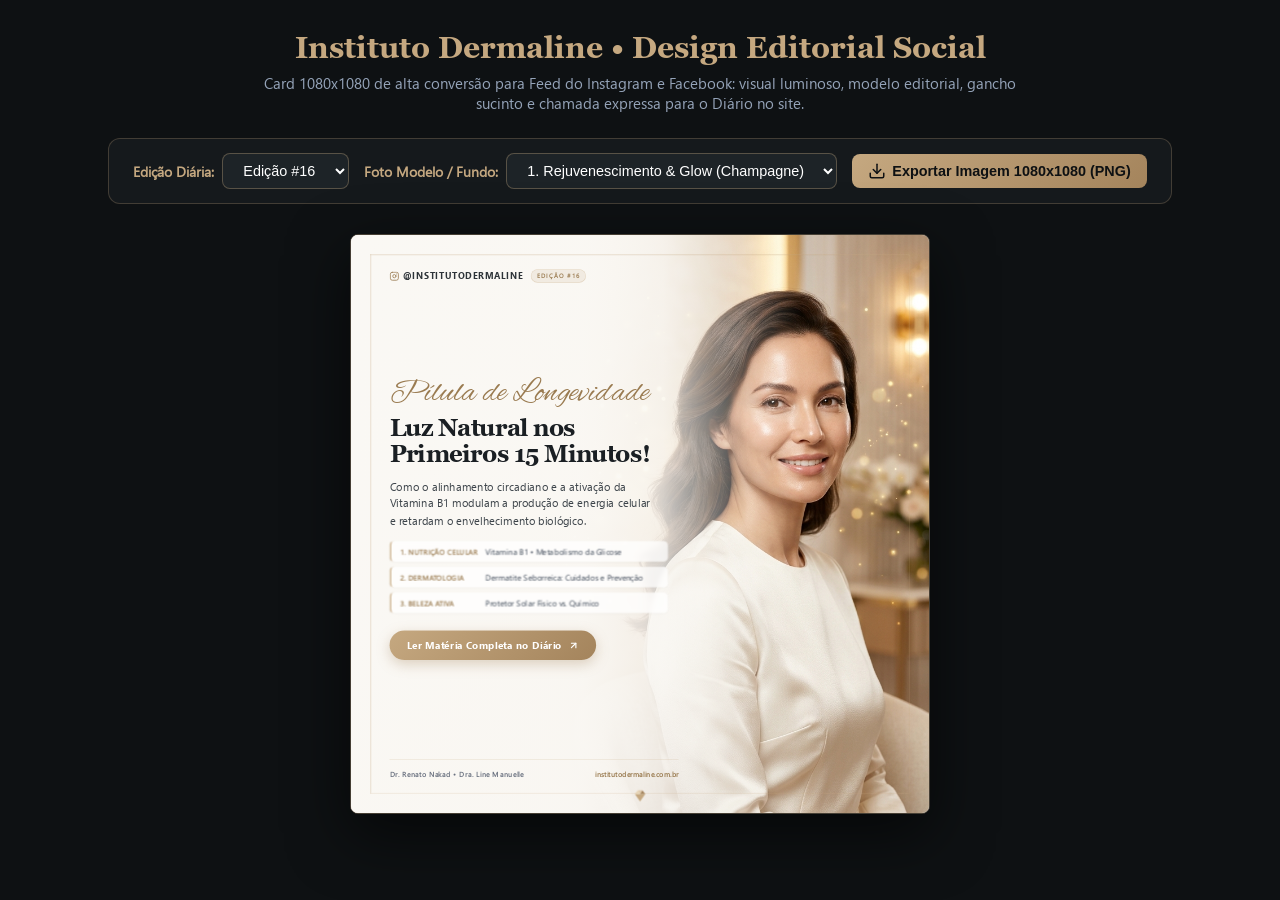
==== painel_preview_card.html @ 76e5487c "feat: reformular estetica dos posts do feed com design editorial de luxo, modelos esteticas e chamad" ====
<!DOCTYPE html>
<html lang="pt-BR">
<head>
  <meta charset="UTF-8">
  <meta name="viewport" content="width=device-width, initial-scale=1.0">
  <title>Preview & Gerador do Card Diário Instagram/Facebook | Instituto Dermaline</title>
  
  <style>
    @font-face {
      font-family: 'AlexBrush';
      src: url('assets/fonts/AlexBrush-Regular.ttf') format('truetype');
    }
    @font-face {
      font-family: 'SerifLuxury';
      src: url('assets/fonts/Georgia-Bold.ttf') format('truetype');
    }
    @font-face {
      font-family: 'SansLuxury';
      src: url('assets/fonts/SegoeUI.ttf') format('truetype');
    }
    @font-face {
      font-family: 'SansLuxuryBold';
      src: url('assets/fonts/SegoeUI-Bold.ttf') format('truetype');
    }

    :root {
      --color-gold-primary: #C5A880;
      --color-gold-dark: #9A7B50;
      --color-charcoal-dark: #1A1F23;
      --color-charcoal-text: #2D3338;
      --color-charcoal-muted: #6B7280;
      --color-ivory-bg: #FAF8F5;
    }

    * {
      box-sizing: border-box;
      margin: 0;
      padding: 0;
    }

    body {
      font-family: 'SansLuxury', -apple-system, BlinkMacSystemFont, 'Segoe UI', Roboto, sans-serif;
      background: #0E1113;
      color: #E2E8F0;
      min-height: 100vh;
      display: flex;
      flex-direction: column;
      align-items: center;
      padding: 30px 20px;
    }

    .preview-header {
      text-align: center;
      max-width: 800px;
      margin-bottom: 25px;
    }

    .preview-header h1 {
      font-family: 'SerifLuxury', Georgia, serif;
      font-size: 1.85rem;
      color: var(--color-gold-primary);
      margin-bottom: 8px;
    }

    .preview-header p {
      font-size: 0.95rem;
      color: #94A3B8;
    }

    .controls-bar {
      display: flex;
      flex-wrap: wrap;
      gap: 15px;
      align-items: center;
      justify-content: center;
      background: #15191C;
      padding: 14px 24px;
      border-radius: 12px;
      border: 1px solid rgba(197, 168, 128, 0.25);
      margin-bottom: 30px;
    }

    .control-group {
      display: flex;
      align-items: center;
      gap: 8px;
    }

    label {
      font-size: 0.85rem;
      color: var(--color-gold-primary);
      font-weight: 600;
    }

    select, button {
      background: #1D2327;
      color: #FFFFFF;
      border: 1px solid rgba(197, 168, 128, 0.35);
      padding: 8px 16px;
      border-radius: 8px;
      font-size: 0.9rem;
      cursor: pointer;
    }

    button.btn-download {
      background: linear-gradient(135deg, #C5A880, #A4845C);
      color: #0E1113;
      font-weight: 700;
      border: none;
      display: inline-flex;
      align-items: center;
      gap: 6px;
      transition: transform 0.2s, box-shadow 0.2s;
    }

    button.btn-download:hover {
      transform: translateY(-2px);
      box-shadow: 0 4px 16px rgba(197, 168, 128, 0.35);
    }

    /* O CONTAINER 1080x1080 ESCALONADO PARA A TELA */
    .canvas-wrapper {
      position: relative;
      width: 580px;
      height: 580px;
      box-shadow: 0 20px 60px rgba(0, 0, 0, 0.6);
      border-radius: 8px;
      overflow: hidden;
      border: 1px solid rgba(197, 168, 128, 0.3);
    }

    @media (max-width: 640px) {
      .canvas-wrapper {
        width: 360px;
        height: 360px;
      }
    }

    /* Elemento Real em Resolução 1080x1080 que será renderizado */
    #cardContainer {
      position: absolute;
      top: 0;
      left: 0;
      width: 1080px;
      height: 1080px;
      transform-origin: top left;
      background-color: var(--color-ivory-bg);
      background-size: cover;
      background-position: center right;
      overflow: hidden;
    }

    /* Overlay com gradiente suave do marfim/champagne para a modelo */
    .card-gradient-overlay {
      position: absolute;
      top: 0;
      left: 0;
      width: 100%;
      height: 100%;
      background: linear-gradient(
        90deg,
        rgba(250, 248, 244, 0.98) 0%,
        rgba(250, 248, 244, 0.96) 40%,
        rgba(250, 248, 244, 0.82) 54%,
        rgba(250, 248, 244, 0.35) 66%,
        rgba(250, 248, 244, 0.0) 78%
      );
      z-index: 1;
    }

    /* Moldura fina sofisticada típica das marcas de luxo */
    .card-border-frame {
      position: absolute;
      top: 36px;
      left: 36px;
      right: 36px;
      bottom: 36px;
      border: 1px solid rgba(197, 168, 128, 0.45);
      pointer-events: none;
      z-index: 3;
    }

    /* Conteúdo Textual Estruturado */
    .card-content-area {
      position: relative;
      z-index: 2;
      width: 660px;
      height: 100%;
      padding: 64px 40px 64px 72px;
      display: flex;
      flex-direction: column;
      justify-content: space-between;
    }

    /* Cabeçalho do Card */
    .card-header-top {
      display: flex;
      align-items: center;
      gap: 14px;
    }

    .ig-handle-pill {
      display: inline-flex;
      align-items: center;
      gap: 7px;
      font-family: 'SansLuxuryBold', sans-serif;
      font-size: 16px;
      letter-spacing: 0.12em;
      text-transform: uppercase;
      color: var(--color-charcoal-text);
    }

    .ig-handle-pill svg {
      width: 18px;
      height: 18px;
      stroke: var(--color-gold-dark);
    }

    .edition-badge {
      font-size: 12px;
      font-weight: 700;
      letter-spacing: 0.15em;
      text-transform: uppercase;
      color: var(--color-gold-dark);
      background: rgba(197, 168, 128, 0.16);
      padding: 4px 10px;
      border-radius: 20px;
      border: 1px solid rgba(197, 168, 128, 0.35);
    }

    /* Bloco Central: O Gancho e a Chamada */
    .card-hero-block {
      margin-top: 10px;
      margin-bottom: 20px;
    }

    .script-eyebrow {
      font-family: 'AlexBrush', cursive;
      font-size: 62px;
      color: var(--color-gold-dark);
      line-height: 1;
      margin-bottom: 8px;
      text-shadow: 0 1px 2px rgba(255,255,255,0.8);
    }

    .headline-main {
      font-family: 'SerifLuxury', Georgia, serif;
      font-size: 44px;
      font-weight: 700;
      color: var(--color-charcoal-dark);
      line-height: 1.15;
      margin-bottom: 18px;
      max-width: 540px;
      letter-spacing: -0.02em;
    }

    .teaser-subtext {
      font-family: 'SansLuxury', sans-serif;
      font-size: 21px;
      line-height: 1.5;
      color: #3D444A;
      max-width: 500px;
      margin-bottom: 24px;
    }

    /* As 3 Pílulas do Dia em Formato Minimalista */
    .pillars-micro-grid {
      display: flex;
      flex-direction: column;
      gap: 10px;
      margin-bottom: 28px;
      max-width: 520px;
    }

    .pillar-micro-item {
      display: flex;
      align-items: center;
      gap: 10px;
      font-size: 16px;
      color: #374151;
      background: rgba(255, 255, 255, 0.72);
      backdrop-filter: blur(4px);
      padding: 9px 16px;
      border-radius: 8px;
      border-left: 3px solid var(--color-gold-primary);
      box-shadow: 0 2px 8px rgba(0,0,0,0.03);
    }

    .pillar-micro-item strong {
      color: var(--color-gold-dark);
      font-size: 13px;
      letter-spacing: 0.05em;
      text-transform: uppercase;
      min-width: 150px;
    }

    .pillar-micro-item span {
      white-space: nowrap;
      overflow: hidden;
      text-overflow: ellipsis;
      font-size: 15px;
      font-weight: 500;
    }

    /* Chamada de Ação (CTA Button Nobre) */
    .cta-capsule-button {
      display: inline-flex;
      align-items: center;
      gap: 12px;
      background: linear-gradient(135deg, #C5A880 0%, #A4845C 100%);
      color: #FFFFFF;
      padding: 15px 32px;
      border-radius: 50px;
      box-shadow: 0 8px 24px rgba(164, 132, 92, 0.35);
      font-family: 'SansLuxuryBold', sans-serif;
      font-size: 19px;
      letter-spacing: 0.02em;
      width: fit-content;
      margin-top: 5px;
    }

    .cta-capsule-button svg {
      width: 20px;
      height: 20px;
      stroke: #FFFFFF;
    }

    /* Rodapé do Card */
    .card-footer-bottom {
      display: flex;
      align-items: center;
      justify-content: space-between;
      width: 540px;
      padding-top: 16px;
      border-top: 1px solid rgba(197, 168, 128, 0.35);
    }

    .doctors-names {
      font-size: 14px;
      font-weight: 600;
      color: var(--color-charcoal-muted);
      letter-spacing: 0.03em;
    }

    .site-url-tag {
      font-size: 14px;
      font-weight: 700;
      color: var(--color-gold-dark);
    }

    /* Diamante Dourado Central no Rodapé da Imagem */
    .floating-diamond-bottom {
      position: absolute;
      bottom: 20px;
      left: 50%;
      transform: translateX(-50%);
      z-index: 4;
      display: flex;
      flex-direction: column;
      align-items: center;
    }

    .floating-diamond-bottom img {
      height: 24px;
      filter: drop-shadow(0 2px 4px rgba(0,0,0,0.15));
    }
  </style>
</head>
<body>

  <div class="preview-header">
    <h1>Instituto Dermaline • Design Editorial Social</h1>
    <p>Card 1080x1080 de alta conversão para Feed do Instagram e Facebook: visual luminoso, modelo editorial, gancho sucinto e chamada expressa para o Diário no site.</p>
  </div>

  <div class="controls-bar">
    <div class="control-group">
      <label for="editionSelect">Edição Diária:</label>
      <select id="editionSelect">
        <!-- Populado dinamicamente de 1 a 32 -->
      </select>
    </div>

    <div class="control-group">
      <label for="bgSelect">Foto Modelo / Fundo:</label>
      <select id="bgSelect">
        <option value="assets/images/templates/bg_editorial_1.jpg">1. Rejuvenescimento & Glow (Champagne)</option>
        <option value="assets/images/templates/bg_editorial_2.jpg">2. Estética & Skincare (Close Toque)</option>
        <option value="assets/images/templates/bg_editorial_3.jpg">3. Vitalidade & Nutrição (Serena)</option>
      </select>
    </div>

    <button type="button" class="btn-download" id="btnDownload">
      <svg width="18" height="18" viewBox="0 0 24 24" fill="none" stroke="currentColor" stroke-width="2" stroke-linecap="round" stroke-linejoin="round">
        <path d="M21 15v4a2 2 0 0 1-2 2H5a2 2 0 0 1-2-2v-4"></path>
        <polyline points="7 10 12 15 17 10"></polyline>
        <line x1="12" y1="15" x2="12" y2="3"></line>
      </svg>
      <span>Exportar Imagem 1080x1080 (PNG)</span>
    </button>
  </div>

  <!-- Contêiner Escalado para Visualização -->
  <div class="canvas-wrapper" id="canvasWrapper">
    <div id="cardContainer">
      <div class="card-gradient-overlay"></div>
      <div class="card-border-frame"></div>

      <div class="card-content-area">
        <!-- Topo -->
        <div class="card-header-top">
          <div class="ig-handle-pill">
            <svg viewBox="0 0 24 24" fill="none" stroke="currentColor" stroke-width="2" stroke-linecap="round" stroke-linejoin="round">
              <rect x="2" y="2" width="20" height="20" rx="5" ry="5"></rect>
              <path d="M16 11.37A4 4 0 1 1 12.63 8 4 4 0 0 1 16 11.37z"></path>
              <line x1="17.5" y1="6.5" x2="17.51" y2="6.5"></line>
            </svg>
            <span>@institutodermaline</span>
          </div>
          <span class="edition-badge" id="cardEditionBadge">Edição #16</span>
        </div>

        <!-- Bloco de Impacto (Hook) -->
        <div class="card-hero-block">
          <div class="script-eyebrow" id="cardScriptEyebrow">Pílula de Longevidade</div>
          <h2 class="headline-main" id="cardHeadline">Luz Natural nos Primeiros 15 Minutos!</h2>
          <p class="teaser-subtext" id="cardTeaser">
            Como o alinhamento circadiano e a ativação da Vitamina B1 modulam a produção de energia celular e retardam o envelhecimento biológico.
          </p>

          <!-- 3 Pílulas Rápidas do Dia -->
          <div class="pillars-micro-grid">
            <div class="pillar-micro-item">
              <strong>1. Nutrição Celular</strong>
              <span id="pillNutriente">Vitamina B1 • Metabolismo da Glicose</span>
            </div>
            <div class="pillar-micro-item">
              <strong>2. Dermatologia</strong>
              <span id="pillDerma">Dermatite Seborreica: Cuidados e Prevenção</span>
            </div>
            <div class="pillar-micro-item">
              <strong>3. Beleza Ativa</strong>
              <span id="pillBeleza">Protetor Solar Físico vs. Químico</span>
            </div>
          </div>

          <!-- Botão CTA -->
          <div class="cta-capsule-button">
            <span>Ler Matéria Completa no Diário</span>
            <svg viewBox="0 0 24 24" fill="none" stroke="currentColor" stroke-width="2.5" stroke-linecap="round" stroke-linejoin="round">
              <line x1="7" y1="17" x2="17" y2="7"></line>
              <polyline points="7 7 17 7 17 17"></polyline>
            </svg>
          </div>
        </div>

        <!-- Rodapé do Card -->
        <div class="card-footer-bottom">
          <span class="doctors-names">Dr. Renato Nakad • Dra. Line Manuelle</span>
          <span class="site-url-tag">institutodermaline.com.br</span>
        </div>
      </div>

      <!-- Diamante Flutuante Central no Rodapé -->
      <div class="floating-diamond-bottom">
        <svg width="28" height="24" viewBox="0 0 100 85" fill="none" xmlns="http://www.w3.org/2000/svg">
          <polygon points="50,80 15,30 85,30" fill="#C5A880"/>
          <polygon points="15,30 35,5 50,30" fill="#E8D5B5"/>
          <polygon points="85,30 65,5 50,30" fill="#A4845C"/>
          <polygon points="35,5 65,5 50,30" fill="#DFCAAB"/>
        </svg>
      </div>
    </div>
  </div>

  <canvas id="exportCanvas" width="1080" height="1080" style="display: none;"></canvas>

  <script src="conteudo_diario_data.js"></script>
  <script>
    const editionSelect = document.getElementById('editionSelect');
    const bgSelect = document.getElementById('bgSelect');
    const cardContainer = document.getElementById('cardContainer');
    const canvasWrapper = document.getElementById('canvasWrapper');

    // Ajusta o scale do 1080x1080 para caber perfeitamente no wrapper visível
    function adjustScale() {
      const wrapperWidth = canvasWrapper.clientWidth;
      const scale = wrapperWidth / 1080;
      cardContainer.style.transform = `scale(${scale})`;
    }
    window.addEventListener('resize', adjustScale);

    // Carrega opções de 1 a 32
    for (let i = 1; i <= 32; i++) {
      const opt = document.createElement('option');
      opt.value = i;
      opt.textContent = `Edição #${String(i).padStart(2, '0')}`;
      if (i === 16) opt.selected = true;
      editionSelect.appendChild(opt);
    }

    function updateCard() {
      const dia = parseInt(editionSelect.value, 10);
      const bgImg = bgSelect.value;
      cardContainer.style.backgroundImage = `url('${bgImg}')`;

      const dica = (window.DERMALINE_CONTEUDO_DATA && window.DERMALINE_CONTEUDO_DATA.dicas_diarias) 
        ? window.DERMALINE_CONTEUDO_DATA.dicas_diarias.find(d => d.dia === dia) 
        : null;

      if (!dica) return;

      document.getElementById('cardEditionBadge').textContent = `Edição #${String(dia).padStart(2, '0')}`;
      
      // Categorias & Títulos atraentes
      const scriptTitles = [
        "Pílula de Longevidade",
        "Segredos da Longevidade",
        "Dermatologia & Saúde",
        "Beleza & Vitalidade Celular",
        "Medicina Integrativa"
      ];
      document.getElementById('cardScriptEyebrow').textContent = scriptTitles[(dia - 1) % scriptTitles.length];

      // Gancho Principal
      const n = dica.nutriente;
      const d = dica.dermatologia;
      const b = dica.beleza;

      document.getElementById('cardHeadline').textContent = n.habito_titulo || "Luz Natural nos Primeiros 15 Minutos!";
      
      // Teaser sucinto
      let teaser = n.habito_descricao;
      if (teaser.length > 130) {
        teaser = teaser.substring(0, 127) + "...";
      }
      document.getElementById('cardTeaser').textContent = teaser;

      // 3 Pílulas
      document.getElementById('pillNutriente').textContent = `${n.nutriente_nome} • ${n.nutriente_tipo}`;
      document.getElementById('pillDerma').textContent = d.titulo;
      document.getElementById('pillBeleza').textContent = b.titulo;
    }

    editionSelect.addEventListener('change', () => {
      // Rotaciona o background automaticamente de acordo com o dia
      const dia = parseInt(editionSelect.value, 10);
      const bgIndex = ((dia - 1) % 3) + 1;
      bgSelect.value = `assets/images/templates/bg_editorial_${bgIndex}.jpg`;
      updateCard();
    });

    bgSelect.addEventListener('change', updateCard);

    // Exportar via Canvas / html2canvas simulado ou renderização nativa
    document.getElementById('btnDownload').addEventListener('click', () => {
      alert("A imagem 1080x1080 é gerada automaticamente pelo script oficial em scripts/publicar_redes.py para envio diário no Instagram e Facebook!");
    });

    // Inicia
    adjustScale();
    updateCard();
  </script>
</body>
</html>
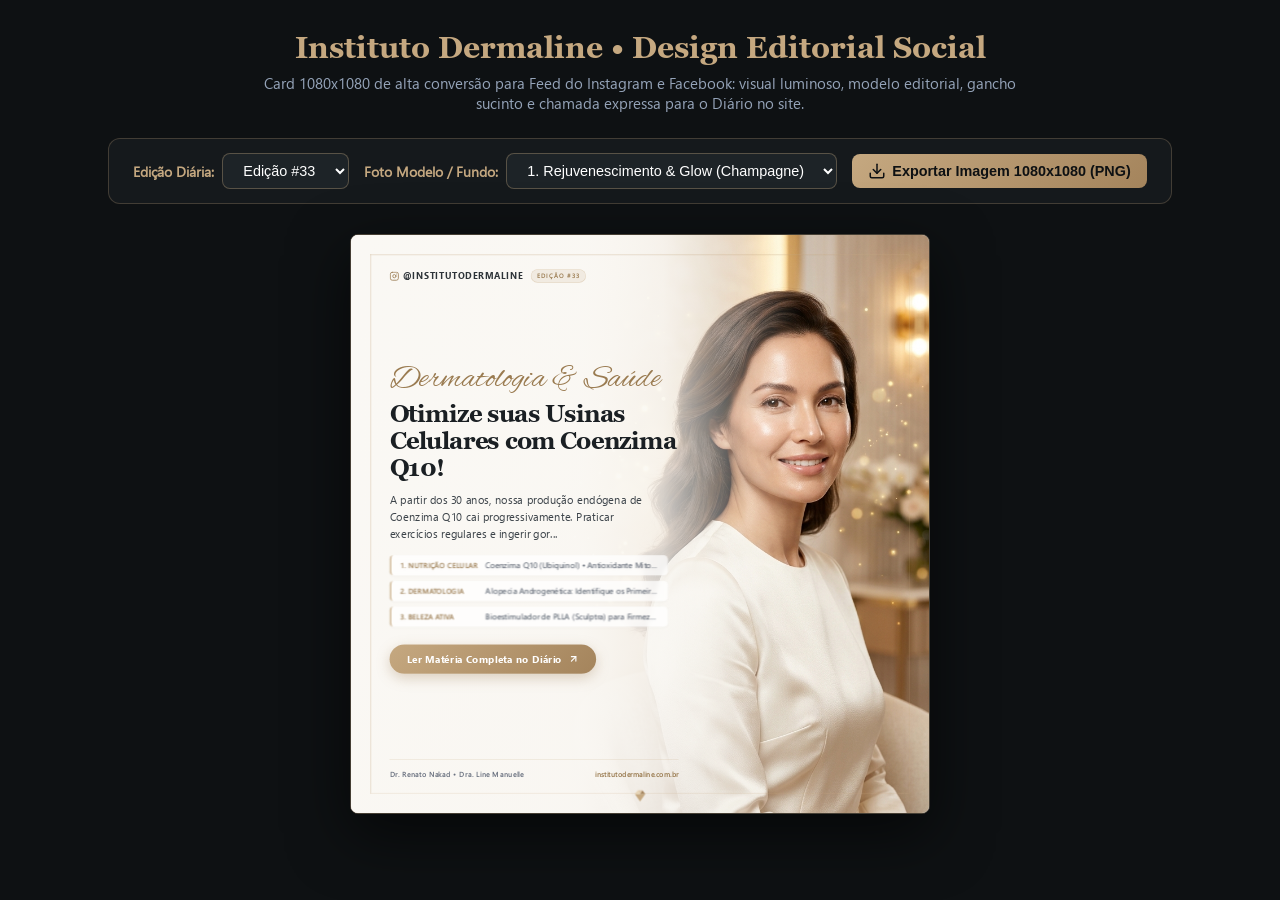
==== commit b3c7561f: "feat: adicionar 32 novas pilulas de saude diaria (total 64) e ordenar fila para redes sociais" ====
--- a/painel_preview_card.html
+++ b/painel_preview_card.html
@@ -490,12 +490,16 @@
     }
     window.addEventListener('resize', adjustScale);
 
-    // Carrega opções de 1 a 32
-    for (let i = 1; i <= 32; i++) {
+    // Carrega opções dinamicamente do banco de dados (todas as edições disponíveis)
+    const totalDicas = (window.DERMALINE_CONTEUDO_DATA && window.DERMALINE_CONTEUDO_DATA.dicas_diarias) 
+      ? window.DERMALINE_CONTEUDO_DATA.dicas_diarias.length 
+      : 64;
+
+    for (let i = 1; i <= totalDicas; i++) {
       const opt = document.createElement('option');
       opt.value = i;
       opt.textContent = `Edição #${String(i).padStart(2, '0')}`;
-      if (i === 16) opt.selected = true;
+      if (i === 33) opt.selected = true;
       editionSelect.appendChild(opt);
     }
 
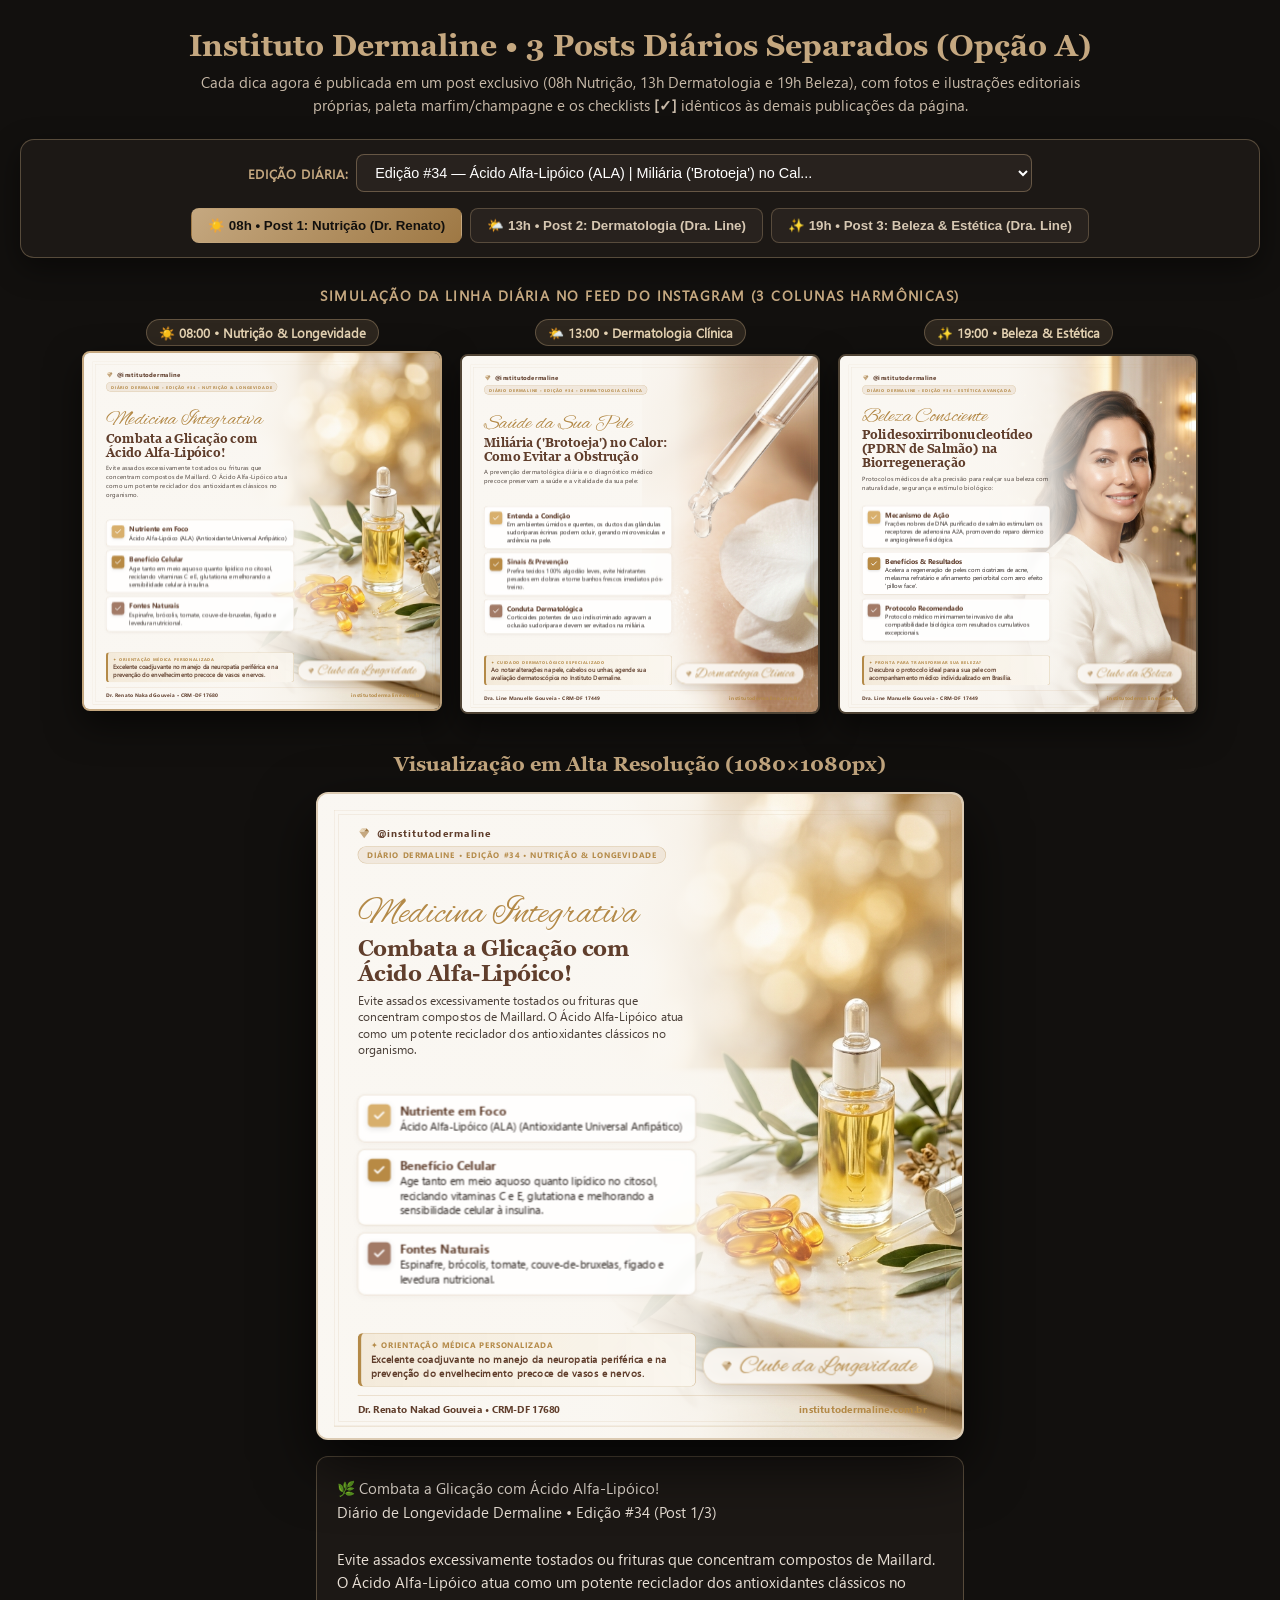
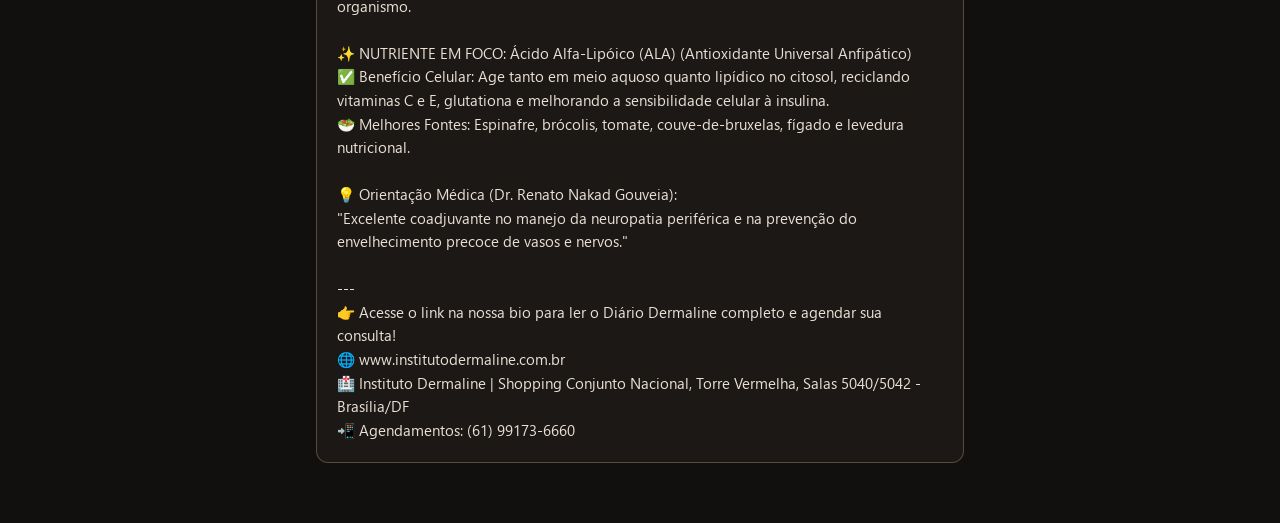
==== commit 6c29e85d: "Feat: 3 posts diarios separados (Opcao A) com fotos editoriais e checklists visuais" ====
--- a/painel_preview_card.html
+++ b/painel_preview_card.html
@@ -3,7 +3,7 @@
 <head>
   <meta charset="UTF-8">
   <meta name="viewport" content="width=device-width, initial-scale=1.0">
-  <title>Preview & Gerador do Card Diário Instagram/Facebook | Instituto Dermaline</title>
+  <title>Preview & Gerador • 3 Posts Diários Instagram/Facebook | Instituto Dermaline</title>
   
   <style>
     @font-face {
@@ -24,12 +24,15 @@
     }
 
     :root {
+      --color-ivory-bg: #FAF7F2;
+      --color-bronze-title: #603E2C;
+      --color-gold-script: #B48A48;
       --color-gold-primary: #C5A880;
-      --color-gold-dark: #9A7B50;
-      --color-charcoal-dark: #1A1F23;
-      --color-charcoal-text: #2D3338;
-      --color-charcoal-muted: #6B7280;
-      --color-ivory-bg: #FAF8F5;
+      --color-text-dark: #2C2420;
+      --color-text-body: #4A3F38;
+      --color-chk-1: #D8AF6C;
+      --color-chk-2: #B88A44;
+      --color-chk-3: #A27A66;
     }
 
     * {
@@ -40,44 +43,86 @@
 
     body {
       font-family: 'SansLuxury', -apple-system, BlinkMacSystemFont, 'Segoe UI', Roboto, sans-serif;
-      background: #0E1113;
-      color: #E2E8F0;
+      background: #12100E;
+      color: #F5EFE6;
       min-height: 100vh;
       display: flex;
       flex-direction: column;
       align-items: center;
-      padding: 30px 20px;
-    }
-
+      padding: 28px 20px 60px;
+    }
+
+    /* Modo de Renderização 1080x1080 Puro para Captura de Imagem */
+    body.render-mode {
+      padding: 0;
+      margin: 0;
+      width: 1080px;
+      height: 1080px;
+      overflow: hidden;
+      background: var(--color-ivory-bg);
+      display: block;
+    }
+
+    body.render-mode .preview-header,
+    body.render-mode .controls-bar,
+    body.render-mode .triptych-section,
+    body.render-mode .zoom-header,
+    body.render-mode .caption-preview {
+      display: none !important;
+    }
+
+    body.render-mode .zoom-section {
+      max-width: none;
+      width: 1080px;
+      height: 1080px;
+      margin: 0;
+      gap: 0;
+    }
+
+    body.render-mode .zoom-wrapper {
+      width: 1080px !important;
+      height: 1080px !important;
+      border: none !important;
+      border-radius: 0 !important;
+      box-shadow: none !important;
+    }
+
+    body.render-mode #mainCard1080 {
+      transform: none !important;
+    }
+
+    /* Cabeçalho da Interface */
     .preview-header {
       text-align: center;
-      max-width: 800px;
-      margin-bottom: 25px;
+      max-width: 920px;
+      margin-bottom: 22px;
     }
 
     .preview-header h1 {
       font-family: 'SerifLuxury', Georgia, serif;
-      font-size: 1.85rem;
+      font-size: 1.9rem;
       color: var(--color-gold-primary);
       margin-bottom: 8px;
     }
 
     .preview-header p {
-      font-size: 0.95rem;
-      color: #94A3B8;
+      font-size: 0.96rem;
+      color: #C7B9A8;
+      line-height: 1.5;
     }
 
     .controls-bar {
       display: flex;
       flex-wrap: wrap;
-      gap: 15px;
+      gap: 16px;
       align-items: center;
       justify-content: center;
-      background: #15191C;
+      background: #1C1815;
       padding: 14px 24px;
-      border-radius: 12px;
-      border: 1px solid rgba(197, 168, 128, 0.25);
-      margin-bottom: 30px;
+      border-radius: 14px;
+      border: 1px solid rgba(197, 168, 128, 0.35);
+      margin-bottom: 28px;
+      box-shadow: 0 10px 30px rgba(0,0,0,0.45);
     }
 
     .control-group {
@@ -87,483 +132,724 @@
     }
 
     label {
-      font-size: 0.85rem;
+      font-size: 0.84rem;
       color: var(--color-gold-primary);
-      font-weight: 600;
-    }
-
-    select, button {
-      background: #1D2327;
+      font-weight: 700;
+      text-transform: uppercase;
+      letter-spacing: 0.05em;
+    }
+
+    select {
+      background: #28221E;
       color: #FFFFFF;
-      border: 1px solid rgba(197, 168, 128, 0.35);
-      padding: 8px 16px;
+      border: 1px solid rgba(197, 168, 128, 0.4);
+      padding: 9px 14px;
       border-radius: 8px;
       font-size: 0.9rem;
       cursor: pointer;
     }
 
-    button.btn-download {
-      background: linear-gradient(135deg, #C5A880, #A4845C);
-      color: #0E1113;
+    .pilar-tabs {
+      display: flex;
+      gap: 8px;
+      flex-wrap: wrap;
+    }
+
+    .pilar-tab {
+      background: #28221E;
+      color: #D6C7B2;
+      border: 1px solid rgba(197, 168, 128, 0.3);
+      padding: 9px 16px;
+      border-radius: 8px;
+      font-weight: 600;
+      cursor: pointer;
+      transition: all 0.2s;
+    }
+
+    .pilar-tab.active {
+      background: linear-gradient(135deg, #C5A880, #9E7844);
+      color: #12100E;
+      border-color: transparent;
       font-weight: 700;
-      border: none;
-      display: inline-flex;
-      align-items: center;
-      gap: 6px;
-      transition: transform 0.2s, box-shadow 0.2s;
-    }
-
-    button.btn-download:hover {
-      transform: translateY(-2px);
-      box-shadow: 0 4px 16px rgba(197, 168, 128, 0.35);
-    }
-
-    /* O CONTAINER 1080x1080 ESCALONADO PARA A TELA */
-    .canvas-wrapper {
-      position: relative;
-      width: 580px;
-      height: 580px;
-      box-shadow: 0 20px 60px rgba(0, 0, 0, 0.6);
+    }
+
+    /* Grade de 3 Colunas (Simulador do Grid do Instagram) */
+    .triptych-section {
+      margin-bottom: 38px;
+      width: 100%;
+      max-width: 1180px;
+    }
+
+    .triptych-title {
+      text-align: center;
+      font-size: 0.9rem;
+      text-transform: uppercase;
+      letter-spacing: 0.1em;
+      color: var(--color-gold-primary);
+      margin-bottom: 14px;
+      font-weight: 700;
+    }
+
+    .triptych-grid {
+      display: grid;
+      grid-template-columns: repeat(3, 360px);
+      gap: 18px;
+      justify-content: center;
+    }
+
+    @media (max-width: 1150px) {
+      .triptych-grid {
+        grid-template-columns: 1fr;
+        justify-items: center;
+      }
+    }
+
+    .post-column {
+      display: flex;
+      flex-direction: column;
+      align-items: center;
+      gap: 8px;
+    }
+
+    .post-schedule-tag {
+      font-size: 0.8rem;
+      font-weight: 700;
+      color: #E5D3B3;
+      background: rgba(197, 168, 128, 0.15);
+      border: 1px solid rgba(197, 168, 128, 0.35);
+      padding: 4px 12px;
+      border-radius: 20px;
+    }
+
+    .mini-card-viewport {
+      width: 360px;
+      height: 360px;
       border-radius: 8px;
       overflow: hidden;
-      border: 1px solid rgba(197, 168, 128, 0.3);
-    }
-
-    @media (max-width: 640px) {
-      .canvas-wrapper {
+      border: 2px solid rgba(197, 168, 128, 0.35);
+      box-shadow: 0 14px 35px rgba(0,0,0,0.55);
+      position: relative;
+      cursor: pointer;
+      transition: transform 0.2s, border-color 0.2s;
+    }
+
+    .mini-card-viewport:hover,
+    .mini-card-viewport.selected {
+      transform: translateY(-3px);
+      border-color: var(--color-gold-primary);
+    }
+
+    .mini-card-viewport .dermaline-card-1080 {
+      transform: scale(0.333333);
+      transform-origin: top left;
+    }
+
+    /* Área de Visualização Principal em Alta Definição */
+    .zoom-section {
+      display: flex;
+      flex-direction: column;
+      align-items: center;
+      gap: 16px;
+      width: 100%;
+      max-width: 720px;
+    }
+
+    .zoom-header {
+      font-family: 'SerifLuxury', serif;
+      font-size: 1.25rem;
+      color: var(--color-gold-primary);
+      text-align: center;
+    }
+
+    .zoom-wrapper {
+      width: 648px;
+      height: 648px;
+      border-radius: 12px;
+      overflow: hidden;
+      border: 2px solid rgba(197, 168, 128, 0.55);
+      box-shadow: 0 24px 60px rgba(0,0,0,0.7);
+      position: relative;
+      background: var(--color-ivory-bg);
+    }
+
+    .zoom-wrapper .dermaline-card-1080 {
+      transform: scale(0.6);
+      transform-origin: top left;
+    }
+
+    @media (max-width: 700px) {
+      .zoom-wrapper {
         width: 360px;
         height: 360px;
       }
-    }
-
-    /* Elemento Real em Resolução 1080x1080 que será renderizado */
-    #cardContainer {
-      position: absolute;
-      top: 0;
-      left: 0;
+      .zoom-wrapper .dermaline-card-1080 {
+        transform: scale(0.333333);
+      }
+    }
+
+    /* ==========================================================================
+       DESIGN OFICIAL DO CARD 1080x1080 (@institutodermaline)
+       Inspirado nas postagens de Laser, Sculptra e Preenchedores da página
+       ========================================================================== */
+    .dermaline-card-1080 {
       width: 1080px;
       height: 1080px;
-      transform-origin: top left;
+      position: relative;
       background-color: var(--color-ivory-bg);
       background-size: cover;
       background-position: center right;
       overflow: hidden;
-    }
-
-    /* Overlay com gradiente suave do marfim/champagne para a modelo */
-    .card-gradient-overlay {
+      user-select: none;
+    }
+
+    /* Gradiente marfim/champagne à esquerda para leitura cristalina */
+    .card-ivory-gradient {
       position: absolute;
-      top: 0;
-      left: 0;
-      width: 100%;
-      height: 100%;
+      inset: 0;
       background: linear-gradient(
         90deg,
-        rgba(250, 248, 244, 0.98) 0%,
-        rgba(250, 248, 244, 0.96) 40%,
-        rgba(250, 248, 244, 0.82) 54%,
-        rgba(250, 248, 244, 0.35) 66%,
-        rgba(250, 248, 244, 0.0) 78%
+        rgba(250, 247, 242, 0.98) 0%,
+        rgba(250, 247, 242, 0.96) 46%,
+        rgba(250, 247, 242, 0.82) 59%,
+        rgba(250, 247, 242, 0.28) 72%,
+        rgba(250, 247, 242, 0.0) 84%
       );
       z-index: 1;
     }
 
-    /* Moldura fina sofisticada típica das marcas de luxo */
-    .card-border-frame {
+    /* Moldura dupla dourada editorial */
+    .card-frame-outer {
       position: absolute;
-      top: 36px;
-      left: 36px;
-      right: 36px;
-      bottom: 36px;
-      border: 1px solid rgba(197, 168, 128, 0.45);
+      inset: 26px;
+      border: 1.5px solid rgba(180, 138, 72, 0.42);
       pointer-events: none;
+      z-index: 4;
+    }
+
+    .card-frame-inner {
+      position: absolute;
+      inset: 34px;
+      border: 1px solid rgba(197, 168, 128, 0.25);
+      pointer-events: none;
+      z-index: 4;
+    }
+
+    /* Área de Conteúdo (Coluna Esquerda Editorial) */
+    .card-body-left {
+      position: relative;
       z-index: 3;
-    }
-
-    /* Conteúdo Textual Estruturado */
-    .card-content-area {
-      position: relative;
-      z-index: 2;
-      width: 660px;
+      width: 650px;
       height: 100%;
-      padding: 64px 40px 64px 72px;
+      padding: 54px 20px 92px 66px;
       display: flex;
       flex-direction: column;
       justify-content: space-between;
     }
 
-    /* Cabeçalho do Card */
-    .card-header-top {
-      display: flex;
-      align-items: center;
-      gap: 14px;
-    }
-
-    .ig-handle-pill {
+    /* Topo: @institutodermaline + Selo da Edição */
+    .card-top-bar {
+      display: flex;
+      flex-direction: column;
+      gap: 10px;
+    }
+
+    .brand-handle-row {
+      display: flex;
+      align-items: center;
+      gap: 10px;
+      font-family: 'SansLuxuryBold', sans-serif;
+      font-size: 17px;
+      color: var(--color-bronze-title);
+      letter-spacing: 0.08em;
+    }
+
+    .pilar-pill-badge {
       display: inline-flex;
       align-items: center;
-      gap: 7px;
+      width: fit-content;
+      font-family: 'SansLuxuryBold', sans-serif;
+      font-size: 13px;
+      letter-spacing: 0.12em;
+      text-transform: uppercase;
+      color: var(--color-gold-script);
+      background: rgba(197, 168, 128, 0.18);
+      border: 1px solid rgba(180, 138, 72, 0.4);
+      padding: 5px 14px;
+      border-radius: 20px;
+    }
+
+    /* Bloco de Títulos (Cursivo Dourado + Serif Bronze) */
+    .card-title-group {
+      margin-top: 4px;
+    }
+
+    .eyebrow-script {
+      font-family: 'AlexBrush', cursive;
+      font-size: 62px;
+      color: var(--color-gold-script);
+      line-height: 0.95;
+      margin-bottom: 4px;
+      text-shadow: 0 2px 4px rgba(255,255,255,0.9);
+    }
+
+    .main-serif-title {
+      font-family: 'SerifLuxury', Georgia, serif;
+      font-size: 37px;
+      line-height: 1.14;
+      color: var(--color-bronze-title);
+      letter-spacing: -0.015em;
+      margin-bottom: 10px;
+      max-width: 575px;
+    }
+
+    .intro-description {
+      font-family: 'SansLuxury', sans-serif;
+      font-size: 19.5px;
+      line-height: 1.38;
+      color: var(--color-text-body);
+      max-width: 565px;
+    }
+
+    /* Os 3 Checklists com Quadrados [✓] (Padrão @institutodermaline) */
+    .checklist-stack {
+      display: flex;
+      flex-direction: column;
+      gap: 12px;
+      margin: 10px 0;
+      max-width: 575px;
+    }
+
+    .check-card-row {
+      display: flex;
+      align-items: flex-start;
+      gap: 15px;
+      background: rgba(255, 255, 255, 0.86);
+      backdrop-filter: blur(6px);
+      border: 1px solid rgba(197, 168, 128, 0.42);
+      border-radius: 12px;
+      padding: 13px 16px;
+      box-shadow: 0 4px 14px rgba(96, 62, 44, 0.05);
+    }
+
+    .check-icon-box {
+      width: 38px;
+      height: 38px;
+      min-width: 38px;
+      border-radius: 7px;
+      display: flex;
+      align-items: center;
+      justify-content: center;
+      margin-top: 2px;
+      box-shadow: 0 3px 8px rgba(0,0,0,0.12);
+    }
+
+    .check-icon-box.chk-1 { background: var(--color-chk-1); }
+    .check-icon-box.chk-2 { background: var(--color-chk-2); }
+    .check-icon-box.chk-3 { background: var(--color-chk-3); }
+
+    .check-icon-box svg {
+      width: 22px;
+      height: 22px;
+      stroke: #FFFFFF;
+      stroke-width: 3;
+    }
+
+    .check-text-col {
+      display: flex;
+      flex-direction: column;
+      gap: 3px;
+    }
+
+    .check-item-title {
+      font-family: 'SansLuxuryBold', sans-serif;
+      font-size: 20px;
+      color: var(--color-bronze-title);
+      line-height: 1.2;
+    }
+
+    .check-item-desc {
+      font-family: 'SansLuxury', sans-serif;
+      font-size: 18px;
+      color: var(--color-text-dark);
+      line-height: 1.34;
+    }
+
+    /* Bloco de Orientação Médica Assinada */
+    .medical-advice-box {
+      max-width: 575px;
+      background: linear-gradient(90deg, rgba(243, 233, 216, 0.95), rgba(250, 246, 239, 0.9));
+      border: 1px solid rgba(180, 138, 72, 0.45);
+      border-left: 6px solid var(--color-gold-script);
+      border-radius: 10px;
+      padding: 11px 16px;
+    }
+
+    .medical-advice-label {
+      font-family: 'SansLuxuryBold', sans-serif;
+      font-size: 13px;
+      letter-spacing: 0.1em;
+      text-transform: uppercase;
+      color: var(--color-gold-script);
+      margin-bottom: 3px;
+    }
+
+    .medical-advice-text {
+      font-family: 'SansLuxury', sans-serif;
+      font-size: 17.5px;
+      line-height: 1.32;
+      color: var(--color-bronze-title);
+      font-weight: 600;
+    }
+
+    /* Selo Flutuante à Direita (Estilo "Clube do Sculptra" / "Clube do Laser") */
+    .clube-signature-badge {
+      position: absolute;
+      right: 54px;
+      bottom: 96px;
+      z-index: 3;
+      background: rgba(250, 247, 242, 0.92);
+      backdrop-filter: blur(6px);
+      border: 1.5px solid rgba(180, 138, 72, 0.55);
+      padding: 10px 28px;
+      border-radius: 40px;
+      box-shadow: 0 10px 28px rgba(60, 38, 24, 0.14);
+      display: flex;
+      align-items: center;
+      gap: 10px;
+    }
+
+    .clube-signature-badge span {
+      font-family: 'AlexBrush', cursive;
+      font-size: 40px;
+      color: var(--color-gold-script);
+      line-height: 1;
+    }
+
+    /* Rodapé Institucional Fixo */
+    .card-bottom-footer {
+      position: absolute;
+      left: 66px;
+      right: 66px;
+      bottom: 44px;
+      z-index: 3;
+      padding-top: 12px;
+      border-top: 1px solid rgba(180, 138, 72, 0.4);
+      display: flex;
+      align-items: center;
+      justify-content: space-between;
+    }
+
+    .footer-doctor-info {
       font-family: 'SansLuxuryBold', sans-serif;
       font-size: 16px;
-      letter-spacing: 0.12em;
-      text-transform: uppercase;
-      color: var(--color-charcoal-text);
-    }
-
-    .ig-handle-pill svg {
-      width: 18px;
-      height: 18px;
-      stroke: var(--color-gold-dark);
-    }
-
-    .edition-badge {
-      font-size: 12px;
-      font-weight: 700;
-      letter-spacing: 0.15em;
-      text-transform: uppercase;
-      color: var(--color-gold-dark);
-      background: rgba(197, 168, 128, 0.16);
-      padding: 4px 10px;
-      border-radius: 20px;
+      color: var(--color-bronze-title);
+      letter-spacing: 0.02em;
+    }
+
+    .footer-site-info {
+      font-family: 'SansLuxuryBold', sans-serif;
+      font-size: 16px;
+      color: var(--color-gold-script);
+      letter-spacing: 0.03em;
+    }
+
+    .caption-preview {
+      width: 100%;
+      max-width: 648px;
+      background: #1C1815;
       border: 1px solid rgba(197, 168, 128, 0.35);
-    }
-
-    /* Bloco Central: O Gancho e a Chamada */
-    .card-hero-block {
-      margin-top: 10px;
-      margin-bottom: 20px;
-    }
-
-    .script-eyebrow {
-      font-family: 'AlexBrush', cursive;
-      font-size: 62px;
-      color: var(--color-gold-dark);
-      line-height: 1;
-      margin-bottom: 8px;
-      text-shadow: 0 1px 2px rgba(255,255,255,0.8);
-    }
-
-    .headline-main {
-      font-family: 'SerifLuxury', Georgia, serif;
-      font-size: 44px;
-      font-weight: 700;
-      color: var(--color-charcoal-dark);
-      line-height: 1.15;
-      margin-bottom: 18px;
-      max-width: 540px;
-      letter-spacing: -0.02em;
-    }
-
-    .teaser-subtext {
-      font-family: 'SansLuxury', sans-serif;
-      font-size: 21px;
-      line-height: 1.5;
-      color: #3D444A;
-      max-width: 500px;
-      margin-bottom: 24px;
-    }
-
-    /* As 3 Pílulas do Dia em Formato Minimalista */
-    .pillars-micro-grid {
-      display: flex;
-      flex-direction: column;
-      gap: 10px;
-      margin-bottom: 28px;
-      max-width: 520px;
-    }
-
-    .pillar-micro-item {
-      display: flex;
-      align-items: center;
-      gap: 10px;
-      font-size: 16px;
-      color: #374151;
-      background: rgba(255, 255, 255, 0.72);
-      backdrop-filter: blur(4px);
-      padding: 9px 16px;
-      border-radius: 8px;
-      border-left: 3px solid var(--color-gold-primary);
-      box-shadow: 0 2px 8px rgba(0,0,0,0.03);
-    }
-
-    .pillar-micro-item strong {
-      color: var(--color-gold-dark);
-      font-size: 13px;
-      letter-spacing: 0.05em;
-      text-transform: uppercase;
-      min-width: 150px;
-    }
-
-    .pillar-micro-item span {
-      white-space: nowrap;
-      overflow: hidden;
-      text-overflow: ellipsis;
-      font-size: 15px;
-      font-weight: 500;
-    }
-
-    /* Chamada de Ação (CTA Button Nobre) */
-    .cta-capsule-button {
-      display: inline-flex;
-      align-items: center;
-      gap: 12px;
-      background: linear-gradient(135deg, #C5A880 0%, #A4845C 100%);
-      color: #FFFFFF;
-      padding: 15px 32px;
-      border-radius: 50px;
-      box-shadow: 0 8px 24px rgba(164, 132, 92, 0.35);
-      font-family: 'SansLuxuryBold', sans-serif;
-      font-size: 19px;
-      letter-spacing: 0.02em;
-      width: fit-content;
-      margin-top: 5px;
-    }
-
-    .cta-capsule-button svg {
-      width: 20px;
-      height: 20px;
-      stroke: #FFFFFF;
-    }
-
-    /* Rodapé do Card */
-    .card-footer-bottom {
-      display: flex;
-      align-items: center;
-      justify-content: space-between;
-      width: 540px;
-      padding-top: 16px;
-      border-top: 1px solid rgba(197, 168, 128, 0.35);
-    }
-
-    .doctors-names {
-      font-size: 14px;
-      font-weight: 600;
-      color: var(--color-charcoal-muted);
-      letter-spacing: 0.03em;
-    }
-
-    .site-url-tag {
-      font-size: 14px;
-      font-weight: 700;
-      color: var(--color-gold-dark);
-    }
-
-    /* Diamante Dourado Central no Rodapé da Imagem */
-    .floating-diamond-bottom {
-      position: absolute;
-      bottom: 20px;
-      left: 50%;
-      transform: translateX(-50%);
-      z-index: 4;
-      display: flex;
-      flex-direction: column;
-      align-items: center;
-    }
-
-    .floating-diamond-bottom img {
-      height: 24px;
-      filter: drop-shadow(0 2px 4px rgba(0,0,0,0.15));
+      border-radius: 12px;
+      padding: 20px;
+      font-size: 0.92rem;
+      line-height: 1.6;
+      color: #E8DFD5;
+      white-space: pre-wrap;
     }
   </style>
 </head>
 <body>
 
   <div class="preview-header">
-    <h1>Instituto Dermaline • Design Editorial Social</h1>
-    <p>Card 1080x1080 de alta conversão para Feed do Instagram e Facebook: visual luminoso, modelo editorial, gancho sucinto e chamada expressa para o Diário no site.</p>
+    <h1>Instituto Dermaline • 3 Posts Diários Separados (Opção A)</h1>
+    <p>Cada dica agora é publicada em um post exclusivo (08h Nutrição, 13h Dermatologia e 19h Beleza), com fotos e ilustrações editoriais próprias, paleta marfim/champagne e os checklists <strong>[✓]</strong> idênticos às demais publicações da página.</p>
   </div>
 
   <div class="controls-bar">
     <div class="control-group">
       <label for="editionSelect">Edição Diária:</label>
-      <select id="editionSelect">
-        <!-- Populado dinamicamente de 1 a 32 -->
-      </select>
+      <select id="editionSelect"></select>
     </div>
 
-    <div class="control-group">
-      <label for="bgSelect">Foto Modelo / Fundo:</label>
-      <select id="bgSelect">
-        <option value="assets/images/templates/bg_editorial_1.jpg">1. Rejuvenescimento & Glow (Champagne)</option>
-        <option value="assets/images/templates/bg_editorial_2.jpg">2. Estética & Skincare (Close Toque)</option>
-        <option value="assets/images/templates/bg_editorial_3.jpg">3. Vitalidade & Nutrição (Serena)</option>
-      </select>
+    <div class="pilar-tabs">
+      <button class="pilar-tab active" data-pilar="nutricao">☀️ 08h • Post 1: Nutrição (Dr. Renato)</button>
+      <button class="pilar-tab" data-pilar="dermatologia">🌤️ 13h • Post 2: Dermatologia (Dra. Line)</button>
+      <button class="pilar-tab" data-pilar="beleza">✨ 19h • Post 3: Beleza & Estética (Dra. Line)</button>
     </div>
-
-    <button type="button" class="btn-download" id="btnDownload">
-      <svg width="18" height="18" viewBox="0 0 24 24" fill="none" stroke="currentColor" stroke-width="2" stroke-linecap="round" stroke-linejoin="round">
-        <path d="M21 15v4a2 2 0 0 1-2 2H5a2 2 0 0 1-2-2v-4"></path>
-        <polyline points="7 10 12 15 17 10"></polyline>
-        <line x1="12" y1="15" x2="12" y2="3"></line>
-      </svg>
-      <span>Exportar Imagem 1080x1080 (PNG)</span>
-    </button>
   </div>
 
-  <!-- Contêiner Escalado para Visualização -->
-  <div class="canvas-wrapper" id="canvasWrapper">
-    <div id="cardContainer">
-      <div class="card-gradient-overlay"></div>
-      <div class="card-border-frame"></div>
-
-      <div class="card-content-area">
-        <!-- Topo -->
-        <div class="card-header-top">
-          <div class="ig-handle-pill">
-            <svg viewBox="0 0 24 24" fill="none" stroke="currentColor" stroke-width="2" stroke-linecap="round" stroke-linejoin="round">
-              <rect x="2" y="2" width="20" height="20" rx="5" ry="5"></rect>
-              <path d="M16 11.37A4 4 0 1 1 12.63 8 4 4 0 0 1 16 11.37z"></path>
-              <line x1="17.5" y1="6.5" x2="17.51" y2="6.5"></line>
-            </svg>
-            <span>@institutodermaline</span>
-          </div>
-          <span class="edition-badge" id="cardEditionBadge">Edição #16</span>
-        </div>
-
-        <!-- Bloco de Impacto (Hook) -->
-        <div class="card-hero-block">
-          <div class="script-eyebrow" id="cardScriptEyebrow">Pílula de Longevidade</div>
-          <h2 class="headline-main" id="cardHeadline">Luz Natural nos Primeiros 15 Minutos!</h2>
-          <p class="teaser-subtext" id="cardTeaser">
-            Como o alinhamento circadiano e a ativação da Vitamina B1 modulam a produção de energia celular e retardam o envelhecimento biológico.
-          </p>
-
-          <!-- 3 Pílulas Rápidas do Dia -->
-          <div class="pillars-micro-grid">
-            <div class="pillar-micro-item">
-              <strong>1. Nutrição Celular</strong>
-              <span id="pillNutriente">Vitamina B1 • Metabolismo da Glicose</span>
-            </div>
-            <div class="pillar-micro-item">
-              <strong>2. Dermatologia</strong>
-              <span id="pillDerma">Dermatite Seborreica: Cuidados e Prevenção</span>
-            </div>
-            <div class="pillar-micro-item">
-              <strong>3. Beleza Ativa</strong>
-              <span id="pillBeleza">Protetor Solar Físico vs. Químico</span>
-            </div>
-          </div>
-
-          <!-- Botão CTA -->
-          <div class="cta-capsule-button">
-            <span>Ler Matéria Completa no Diário</span>
-            <svg viewBox="0 0 24 24" fill="none" stroke="currentColor" stroke-width="2.5" stroke-linecap="round" stroke-linejoin="round">
-              <line x1="7" y1="17" x2="17" y2="7"></line>
-              <polyline points="7 7 17 7 17 17"></polyline>
-            </svg>
-          </div>
-        </div>
-
-        <!-- Rodapé do Card -->
-        <div class="card-footer-bottom">
-          <span class="doctors-names">Dr. Renato Nakad • Dra. Line Manuelle</span>
-          <span class="site-url-tag">institutodermaline.com.br</span>
+  <!-- Simulador da Linha de 3 Colunas no Grid do Instagram -->
+  <div class="triptych-section">
+    <div class="triptych-title">Simulação da Linha Diária no Feed do Instagram (3 Colunas Harmônicas)</div>
+    <div class="triptych-grid">
+      <div class="post-column">
+        <span class="post-schedule-tag">☀️ 08:00 • Nutrição & Longevidade</span>
+        <div class="mini-card-viewport selected" id="miniWrap_nutricao" onclick="selecionarPilar('nutricao')">
+          <div id="miniCard_nutricao" class="dermaline-card-1080"></div>
         </div>
       </div>
 
-      <!-- Diamante Flutuante Central no Rodapé -->
-      <div class="floating-diamond-bottom">
-        <svg width="28" height="24" viewBox="0 0 100 85" fill="none" xmlns="http://www.w3.org/2000/svg">
-          <polygon points="50,80 15,30 85,30" fill="#C5A880"/>
-          <polygon points="15,30 35,5 50,30" fill="#E8D5B5"/>
-          <polygon points="85,30 65,5 50,30" fill="#A4845C"/>
-          <polygon points="35,5 65,5 50,30" fill="#DFCAAB"/>
-        </svg>
+      <div class="post-column">
+        <span class="post-schedule-tag">🌤️ 13:00 • Dermatologia Clínica</span>
+        <div class="mini-card-viewport" id="miniWrap_dermatologia" onclick="selecionarPilar('dermatologia')">
+          <div id="miniCard_dermatologia" class="dermaline-card-1080"></div>
+        </div>
+      </div>
+
+      <div class="post-column">
+        <span class="post-schedule-tag">✨ 19:00 • Beleza & Estética</span>
+        <div class="mini-card-viewport" id="miniWrap_beleza" onclick="selecionarPilar('beleza')">
+          <div id="miniCard_beleza" class="dermaline-card-1080"></div>
+        </div>
       </div>
     </div>
   </div>
 
-  <canvas id="exportCanvas" width="1080" height="1080" style="display: none;"></canvas>
+  <!-- Card Principal 1080x1080 em Destaque + Legenda -->
+  <div class="zoom-section">
+    <div class="zoom-header" id="zoomHeaderTitle">Visualização em Alta Resolução (1080×1080px)</div>
+    <div class="zoom-wrapper">
+      <div id="mainCard1080" class="dermaline-card-1080"></div>
+    </div>
+    <div class="caption-preview" id="captionBox"></div>
+  </div>
 
   <script src="conteudo_diario_data.js"></script>
   <script>
+    const params = new URLSearchParams(window.location.search);
+    const isRenderMode = params.get('render') === '1';
+    if (isRenderMode) {
+      document.body.classList.add('render-mode');
+    }
+
+    const dicas = (window.DERMALINE_CONTEUDO_DATA && window.DERMALINE_CONTEUDO_DATA.dicas_diarias) || [];
     const editionSelect = document.getElementById('editionSelect');
-    const bgSelect = document.getElementById('bgSelect');
-    const cardContainer = document.getElementById('cardContainer');
-    const canvasWrapper = document.getElementById('canvasWrapper');
-
-    // Ajusta o scale do 1080x1080 para caber perfeitamente no wrapper visível
-    function adjustScale() {
-      const wrapperWidth = canvasWrapper.clientWidth;
-      const scale = wrapperWidth / 1080;
-      cardContainer.style.transform = `scale(${scale})`;
-    }
-    window.addEventListener('resize', adjustScale);
-
-    // Carrega opções dinamicamente do banco de dados (todas as edições disponíveis)
-    const totalDicas = (window.DERMALINE_CONTEUDO_DATA && window.DERMALINE_CONTEUDO_DATA.dicas_diarias) 
-      ? window.DERMALINE_CONTEUDO_DATA.dicas_diarias.length 
-      : 64;
-
-    for (let i = 1; i <= totalDicas; i++) {
+    const tabs = document.querySelectorAll('.pilar-tab');
+
+    let diaAtual = parseInt(params.get('dia') || '34', 10);
+    let pilarAtual = params.get('pilar') || 'nutricao';
+
+    dicas.forEach(d => {
       const opt = document.createElement('option');
-      opt.value = i;
-      opt.textContent = `Edição #${String(i).padStart(2, '0')}`;
-      if (i === 33) opt.selected = true;
+      opt.value = d.dia;
+      opt.textContent = `Edição #${String(d.dia).padStart(2, '0')} — ${d.nutriente.nutriente_nome} | ${d.dermatologia.titulo.substring(0, 28)}...`;
+      if (d.dia === diaAtual) opt.selected = true;
       editionSelect.appendChild(opt);
-    }
-
-    function updateCard() {
-      const dia = parseInt(editionSelect.value, 10);
-      const bgImg = bgSelect.value;
-      cardContainer.style.backgroundImage = `url('${bgImg}')`;
-
-      const dica = (window.DERMALINE_CONTEUDO_DATA && window.DERMALINE_CONTEUDO_DATA.dicas_diarias) 
-        ? window.DERMALINE_CONTEUDO_DATA.dicas_diarias.find(d => d.dia === dia) 
-        : null;
-
+    });
+
+    function escolherTemplate(dia, pilar) {
+      const listas = {
+        nutricao: [
+          'assets/images/templates/bg_nutricao_1.jpg',
+          'assets/images/templates/bg_nutricao_2.jpg',
+          'assets/images/templates/bg_editorial_3.jpg'
+        ],
+        dermatologia: [
+          'assets/images/templates/bg_dermato_1.jpg',
+          'assets/images/templates/bg_dermato_2.jpg',
+          'assets/images/templates/bg_editorial_2.jpg'
+        ],
+        beleza: [
+          'assets/images/templates/bg_editorial_1.jpg',
+          'assets/images/templates/bg_editorial_2.jpg',
+          'assets/images/templates/bg_editorial_3.jpg'
+        ]
+      };
+      const arr = listas[pilar] || listas.beleza;
+      return arr[(dia - 1) % arr.length];
+    }
+
+    function extrairDadosPilar(dia, dica, pilar) {
+      const diaStr = String(dia).padStart(2, '0');
+      if (pilar === 'nutricao') {
+        const n = dica.nutriente;
+        return {
+          seloTopo: `DIÁRIO DERMALINE • EDIÇÃO #${diaStr} • NUTRIÇÃO & LONGEVIDADE`,
+          eyebrow: 'Medicina Integrativa',
+          titulo: n.habito_titulo,
+          intro: n.habito_descricao,
+          checks: [
+            { titulo: 'Nutriente em Foco', texto: `${n.nutriente_nome} (${n.nutriente_tipo})` },
+            { titulo: 'Benefício Celular', texto: n.o_que_faz },
+            { titulo: 'Fontes Naturais', texto: n.fontes_alimentares }
+          ],
+          boxLabel: '✦ ORIENTAÇÃO MÉDICA PERSONALIZADA',
+          boxTexto: n.orientacao_medica,
+          clubeBadge: 'Clube da Longevidade',
+          medico: 'Dr. Renato Nakad Gouveia • CRM-DF 17680'
+        };
+      } else if (pilar === 'dermatologia') {
+        const d = dica.dermatologia;
+        return {
+          seloTopo: `DIÁRIO DERMALINE • EDIÇÃO #${diaStr} • DERMATOLOGIA CLÍNICA`,
+          eyebrow: 'Saúde da Sua Pele',
+          titulo: d.titulo,
+          intro: 'A prevenção dermatológica diária e o diagnóstico médico precoce preservam a saúde e a vitalidade da sua pele:',
+          checks: [
+            { titulo: 'Entenda a Condição', texto: d.descricao },
+            { titulo: 'Sinais & Prevenção', texto: d.destaque_texto },
+            { titulo: 'Conduta Dermatológica', texto: d.orientacao_medica }
+          ],
+          boxLabel: '✦ CUIDADO DERMATOLÓGICO ESPECIALIZADO',
+          boxTexto: 'Ao notar alterações na pele, cabelos ou unhas, agende sua avaliação dermatoscópica no Instituto Dermaline.',
+          clubeBadge: 'Dermatologia Clínica',
+          medico: 'Dra. Line Manuelle Gouveia • CRM-DF 17449'
+        };
+      } else {
+        const b = dica.beleza;
+        return {
+          seloTopo: `DIÁRIO DERMALINE • EDIÇÃO #${diaStr} • ESTÉTICA AVANÇADA`,
+          eyebrow: 'Beleza Consciente',
+          titulo: b.titulo,
+          intro: 'Protocolos médicos de alta precisão para realçar sua beleza com naturalidade, segurança e estímulo biológico:',
+          checks: [
+            { titulo: 'Mecanismo de Ação', texto: b.descricao },
+            { titulo: 'Benefícios & Resultados', texto: b.destaque_texto },
+            { titulo: 'Protocolo Recomendado', texto: b.orientacao_medica }
+          ],
+          boxLabel: '✦ PRONTA PARA TRANSFORMAR SUA BELEZA?',
+          boxTexto: 'Descubra o protocolo ideal para a sua pele com acompanhamento médico individualizado em Brasília.',
+          clubeBadge: 'Clube da Beleza',
+          medico: 'Dra. Line Manuelle Gouveia • CRM-DF 17449'
+        };
+      }
+    }
+
+    function gerarHTMLCard(dia, dica, pilar) {
+      const info = extrairDadosPilar(dia, dica, pilar);
+      const checksHTML = info.checks.map((c, idx) => `
+        <div class="check-card-row">
+          <div class="check-icon-box chk-${idx + 1}">
+            <svg viewBox="0 0 24 24" fill="none" stroke="currentColor" stroke-linecap="round" stroke-linejoin="round">
+              <polyline points="20 6 9 17 4 12"></polyline>
+            </svg>
+          </div>
+          <div class="check-text-col">
+            <div class="check-item-title">${c.titulo}</div>
+            <div class="check-item-desc">${c.texto}</div>
+          </div>
+        </div>
+      `).join('');
+
+      return `
+        <div class="card-ivory-gradient"></div>
+        <div class="card-frame-outer"></div>
+        <div class="card-frame-inner"></div>
+
+        <div class="card-body-left">
+          <div class="card-top-bar">
+            <div class="brand-handle-row">
+              <svg width="22" height="19" viewBox="0 0 100 85" fill="none">
+                <polygon points="50,80 12,28 88,28" fill="#C5A880"/>
+                <polygon points="12,28 32,5 50,28" fill="#E8D5B5"/>
+                <polygon points="88,28 68,5 50,28" fill="#9E7844"/>
+                <polygon points="32,5 68,5 50,28" fill="#DFCAAB"/>
+              </svg>
+              <span>@institutodermaline</span>
+            </div>
+            <div class="pilar-pill-badge">${info.seloTopo}</div>
+          </div>
+
+          <div class="card-title-group">
+            <div class="eyebrow-script">${info.eyebrow}</div>
+            <h2 class="main-serif-title">${info.titulo}</h2>
+            <p class="intro-description">${info.intro}</p>
+          </div>
+
+          <div class="checklist-stack">
+            ${checksHTML}
+          </div>
+
+          <div class="medical-advice-box">
+            <div class="medical-advice-label">${info.boxLabel}</div>
+            <div class="medical-advice-text">${info.boxTexto}</div>
+          </div>
+        </div>
+
+        <div class="clube-signature-badge">
+          <svg width="22" height="19" viewBox="0 0 100 85" fill="none">
+            <polygon points="50,80 12,28 88,28" fill="#C5A880"/>
+            <polygon points="12,28 32,5 50,28" fill="#E8D5B5"/>
+            <polygon points="88,28 68,5 50,28" fill="#9E7844"/>
+            <polygon points="32,5 68,5 50,28" fill="#DFCAAB"/>
+          </svg>
+          <span>${info.clubeBadge}</span>
+        </div>
+
+        <div class="card-bottom-footer">
+          <span class="footer-doctor-info">${info.medico}</span>
+          <span class="footer-site-info">institutodermaline.com.br</span>
+        </div>
+      `;
+    }
+
+    function montarLegendaCompleta(dia, dica, pilar) {
+      const diaStr = String(dia).padStart(2, '0');
+      const rodape = `---\n👉 Acesse o link na nossa bio para ler o Diário Dermaline completo e agendar sua consulta!\n🌐 www.institutodermaline.com.br\n🏥 Instituto Dermaline | Shopping Conjunto Nacional, Torre Vermelha, Salas 5040/5042 - Brasília/DF\n📲 Agendamentos: (61) 99173-6660`;
+
+      if (pilar === 'nutricao') {
+        const n = dica.nutriente;
+        return `🌿 ${n.habito_titulo}\nDiário de Longevidade Dermaline • Edição #${diaStr} (Post 1/3)\n\n${n.habito_descricao}\n\n✨ NUTRIENTE EM FOCO: ${n.nutriente_nome} (${n.nutriente_tipo})\n✅ Benefício Celular: ${n.o_que_faz}\n🥗 Melhores Fontes: ${n.fontes_alimentares}\n\n💡 Orientação Médica (${n.medico}):\n"${n.orientacao_medica}"\n\n${rodape}`;
+      } else if (pilar === 'dermatologia') {
+        const d = dica.dermatologia;
+        return `🔬 ${d.titulo}\nDiário de Saúde da Pele Dermaline • Edição #${diaStr} (Post 2/3)\n\n✅ Entenda a Condição:\n${d.descricao}\n\n📌 Sinais de Alerta & Cuidados Práticos:\n${d.destaque_texto}\n\n💡 Orientação Dermatológica (${d.medico}):\n"${d.orientacao_medica}"\n\n${rodape}`;
+      } else {
+        const b = dica.beleza;
+        return `✨ ${b.titulo}\nDiário de Beleza Consciente Dermaline • Edição #${diaStr} (Post 3/3)\n\n💎 Como Funciona na Derme:\n${b.descricao}\n\n✅ Benefícios & Resultados:\n${b.destaque_texto}\n\n💡 Recomendação Especializada (${b.medico}):\n"${b.orientacao_medica}"\n\n${rodape}`;
+      }
+    }
+
+    function renderizarTudo() {
+      const dica = dicas.find(d => d.dia === diaAtual) || dicas[0];
       if (!dica) return;
 
-      document.getElementById('cardEditionBadge').textContent = `Edição #${String(dia).padStart(2, '0')}`;
-      
-      // Categorias & Títulos atraentes
-      const scriptTitles = [
-        "Pílula de Longevidade",
-        "Segredos da Longevidade",
-        "Dermatologia & Saúde",
-        "Beleza & Vitalidade Celular",
-        "Medicina Integrativa"
-      ];
-      document.getElementById('cardScriptEyebrow').textContent = scriptTitles[(dia - 1) % scriptTitles.length];
-
-      // Gancho Principal
-      const n = dica.nutriente;
-      const d = dica.dermatologia;
-      const b = dica.beleza;
-
-      document.getElementById('cardHeadline').textContent = n.habito_titulo || "Luz Natural nos Primeiros 15 Minutos!";
-      
-      // Teaser sucinto
-      let teaser = n.habito_descricao;
-      if (teaser.length > 130) {
-        teaser = teaser.substring(0, 127) + "...";
-      }
-      document.getElementById('cardTeaser').textContent = teaser;
-
-      // 3 Pílulas
-      document.getElementById('pillNutriente').textContent = `${n.nutriente_nome} • ${n.nutriente_tipo}`;
-      document.getElementById('pillDerma').textContent = d.titulo;
-      document.getElementById('pillBeleza').textContent = b.titulo;
-    }
+      // Renderiza os 3 mini-cards da grade do Instagram
+      ['nutricao', 'dermatologia', 'beleza'].forEach(p => {
+        const el = document.getElementById(`miniCard_${p}`);
+        if (el) {
+          el.style.backgroundImage = `url('${escolherTemplate(diaAtual, p)}')`;
+          el.innerHTML = gerarHTMLCard(diaAtual, dica, p);
+        }
+        const wrap = document.getElementById(`miniWrap_${p}`);
+        if (wrap) {
+          wrap.classList.toggle('selected', p === pilarAtual);
+        }
+      });
+
+      // Renderiza o Card Principal 1080x1080
+      const mainEl = document.getElementById('mainCard1080');
+      mainEl.style.backgroundImage = `url('${escolherTemplate(diaAtual, pilarAtual)}')`;
+      mainEl.innerHTML = gerarHTMLCard(diaAtual, dica, pilarAtual);
+
+      // Atualiza abas e legenda
+      tabs.forEach(t => t.classList.toggle('active', t.dataset.pilar === pilarAtual));
+      document.getElementById('captionBox').textContent = montarLegendaCompleta(diaAtual, dica, pilarAtual);
+    }
+
+    function selecionarPilar(p) {
+      pilarAtual = p;
+      renderizarTudo();
+    }
+
+    tabs.forEach(t => {
+      t.addEventListener('click', () => selecionarPilar(t.dataset.pilar));
+    });
 
     editionSelect.addEventListener('change', () => {
-      // Rotaciona o background automaticamente de acordo com o dia
-      const dia = parseInt(editionSelect.value, 10);
-      const bgIndex = ((dia - 1) % 3) + 1;
-      bgSelect.value = `assets/images/templates/bg_editorial_${bgIndex}.jpg`;
-      updateCard();
+      diaAtual = parseInt(editionSelect.value, 10);
+      renderizarTudo();
     });
 
-    bgSelect.addEventListener('change', updateCard);
-
-    // Exportar via Canvas / html2canvas simulado ou renderização nativa
-    document.getElementById('btnDownload').addEventListener('click', () => {
-      alert("A imagem 1080x1080 é gerada automaticamente pelo script oficial em scripts/publicar_redes.py para envio diário no Instagram e Facebook!");
-    });
-
-    // Inicia
-    adjustScale();
-    updateCard();
+    renderizarTudo();
   </script>
 </body>
 </html>
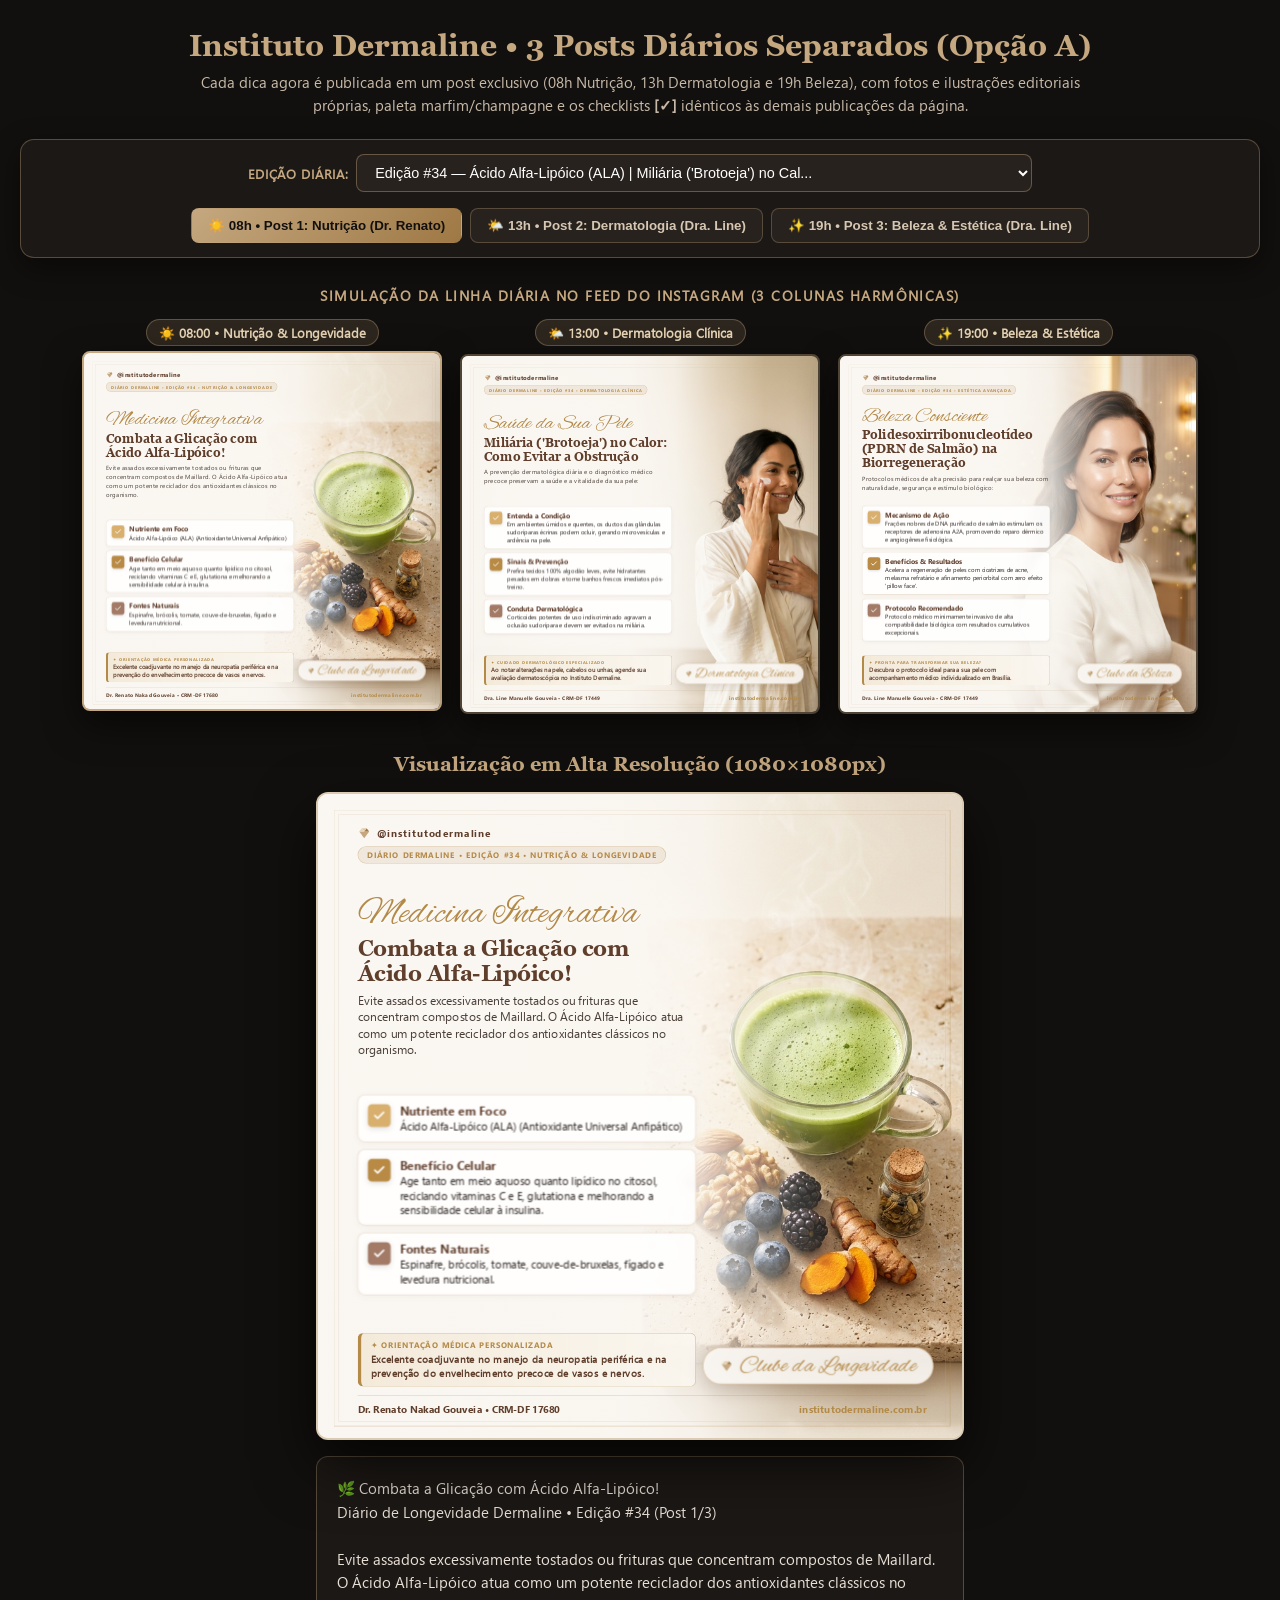
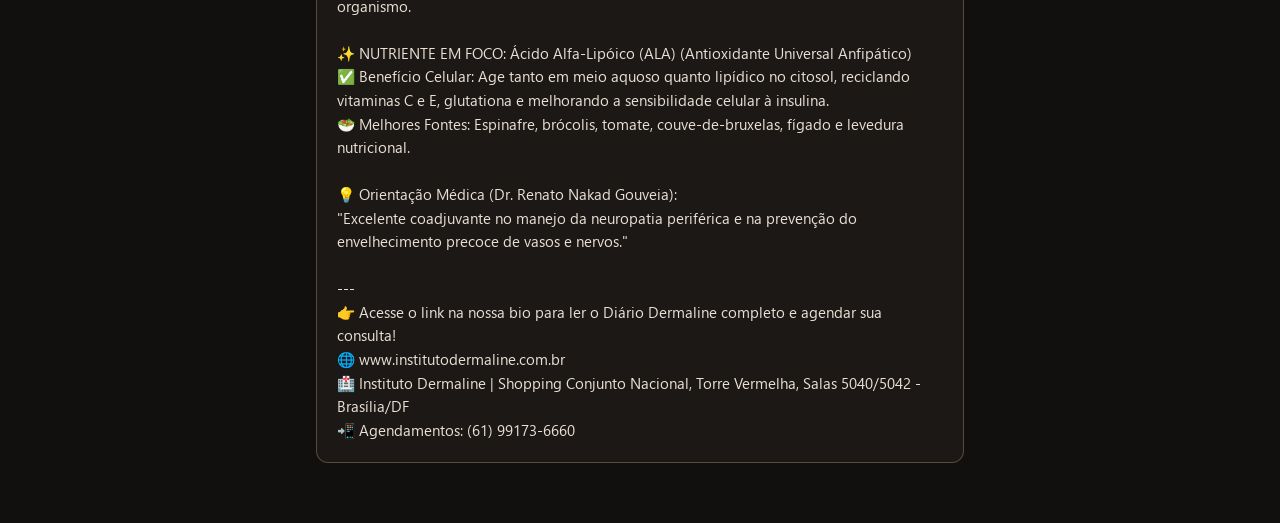
==== commit b0c2d018: "Fix: Renderizacao HD via Chrome Headless e templates exclusivos por pilar (Edicao #36)" ====
--- a/painel_preview_card.html
+++ b/painel_preview_card.html
@@ -650,13 +650,11 @@
       const listas = {
         nutricao: [
           'assets/images/templates/bg_nutricao_1.jpg',
-          'assets/images/templates/bg_nutricao_2.jpg',
-          'assets/images/templates/bg_editorial_3.jpg'
+          'assets/images/templates/bg_nutricao_2.jpg'
         ],
         dermatologia: [
           'assets/images/templates/bg_dermato_1.jpg',
-          'assets/images/templates/bg_dermato_2.jpg',
-          'assets/images/templates/bg_editorial_2.jpg'
+          'assets/images/templates/bg_dermato_2.jpg'
         ],
         beleza: [
           'assets/images/templates/bg_editorial_1.jpg',
